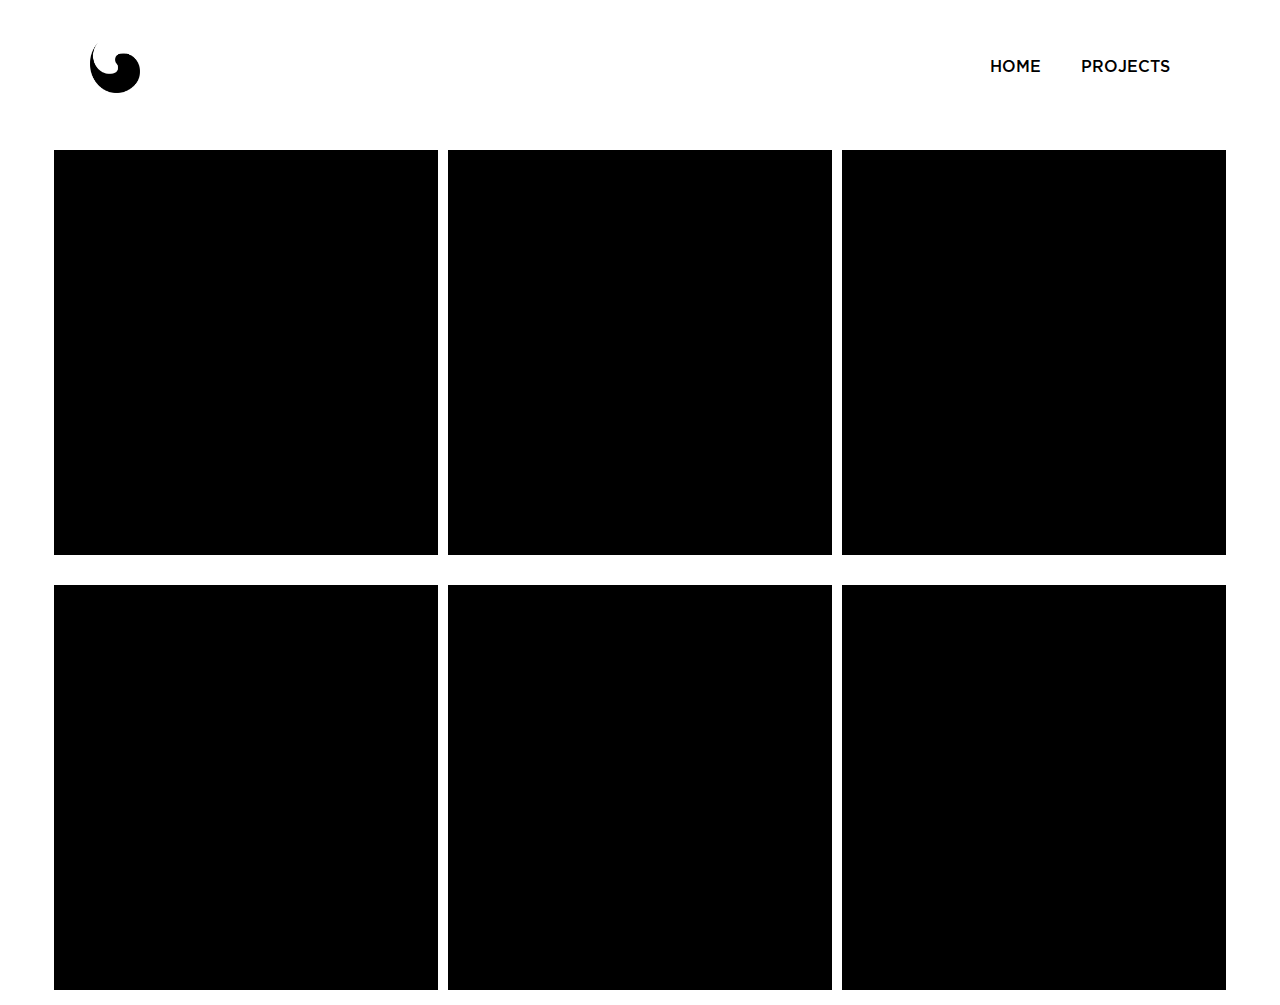
==== projects.html @ 10bb7dff "First commit init" ====
<!DOCTYPE html>
<html lang="fr">

<head>
    <meta charset="UTF-8">
    <meta name="viewport" content="width=device-width, initial-scale=1.0">
    <meta http-equiv="X-UA-Compatible" content="ie=edge">
    <title>Gallery</title>
    <link rel="stylesheet" href="css/projects.css">
</head>

<body>
    <main>
        <header>
            <div class="logo">
                <a href="index.html">
                    <img src="assets/logoN.png" alt="logo" id="logo">
                </a>
            </div>
            <div class="nav">
                <ul>
                    <li><a href="index.html"><span data-hover="Home">Home</span></a></li>
                    <li><a href="projects.html"><span data-hover="Projects">Projects</span></a></li>
                </ul>
            </div>
        </header>
        <div class="gallery">
            <div class="gallery_project"></div>
            <div class="gallery_project"></div>
            <div class="gallery_project"></div>
            <div class="gallery_project"></div>
            <div class="gallery_project"></div>
            <div class="gallery_project"></div>
        </div>
    </main>
</body>

</html>
---- css/projects.css ----
* {
    margin: 0;
    padding: 0;
    box-sizing: border-box;
}

@font-face{
    font-family: "GothamMedium";
    src: url('../font/Gotham-Medium.otf');
}

@font-face{
    font-family: "BigJohn";
    src: url('../font/bigJohn.otf');
}



main{
    top: 0;
    left: 0;
}

.txt_Gotham {
    font-family: "GothamMedium";
}

.txt_John {
    font-family: "Bigjohn";
}


/* HEADER */

header {
    width: 100vw;
    height: 15vh;
    padding: 3vh 7vw;
    top: 0;
    left: 0;
    display: flex;
    justify-content: space-between;
    align-items: center;
    z-index: 1;
}

header .logo {
    width: 50px;
    height: 50px;
}

.nav {
    width: 20%;
}

.nav ul {
    list-style: none;
    display: flex;
    justify-content: space-around;
    align-items: center;
}

.nav ul li a {
    text-decoration: none;
    color: #000;
    text-transform: uppercase;
    font-family: 'GothamMedium';
    overflow: hidden;
    height: 1em;
    position: relative;
    display: inline-block;
}

.nav ul li a span {
    position: relative;
	display: inline-block;
	transition: all .3s;
}

.nav ul li a span::before {
    position: absolute;
	top: 100%;
	content: attr(data-hover);
	transform: translate3d(0,0,0);
}

.nav ul li a:hover span, .nav ul li a:focus span {
    transform: translateY(-100%);
}

.logo img {
    width: 100%;
    height: 100%;
    transition: transform 1s;
}

.logo img:hover {
    transform: rotate(-180deg);
}

/* GALLERY */

.gallery {
    width: 100vw;
    display: flex;
    justify-content: center;
    flex-wrap: wrap;
}

.gallery_project {
    width: 30vw;
    height: 45vh;
    margin: 15px 5px;
    background-color: #000; 
}
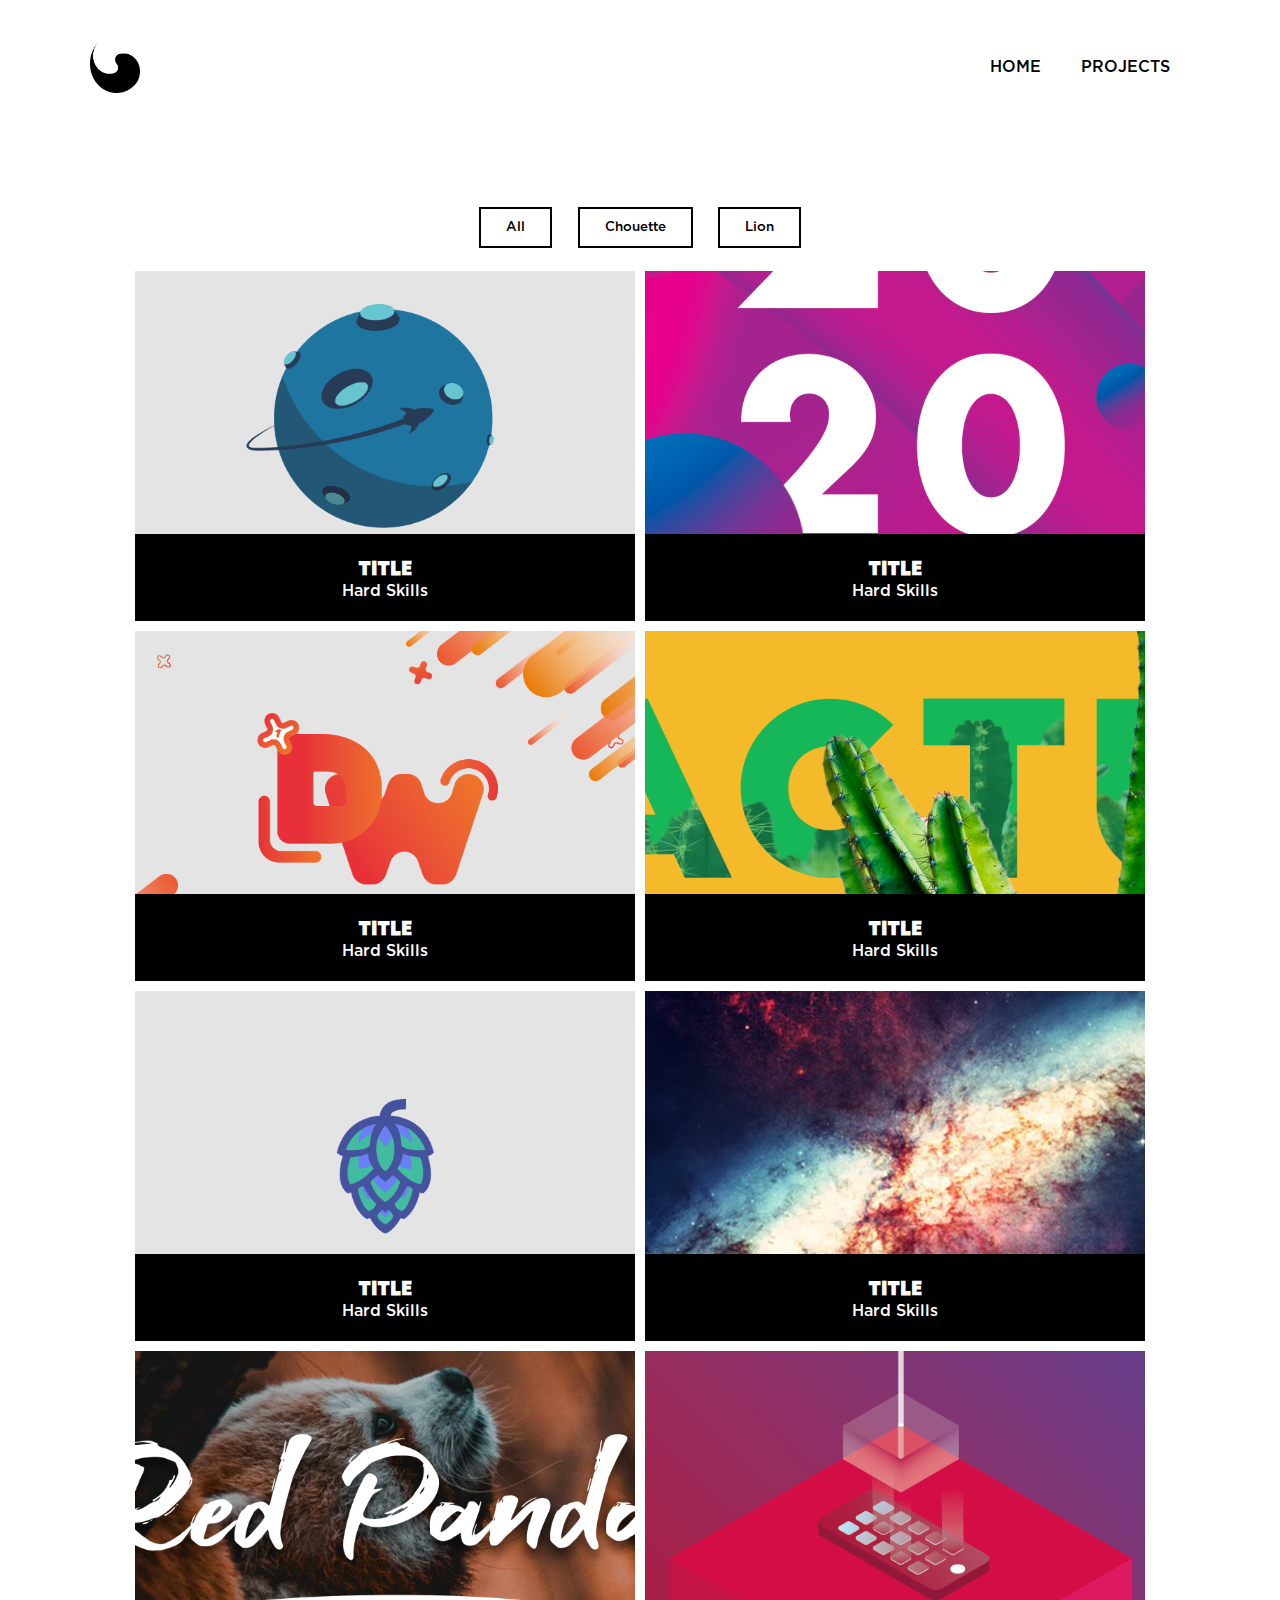
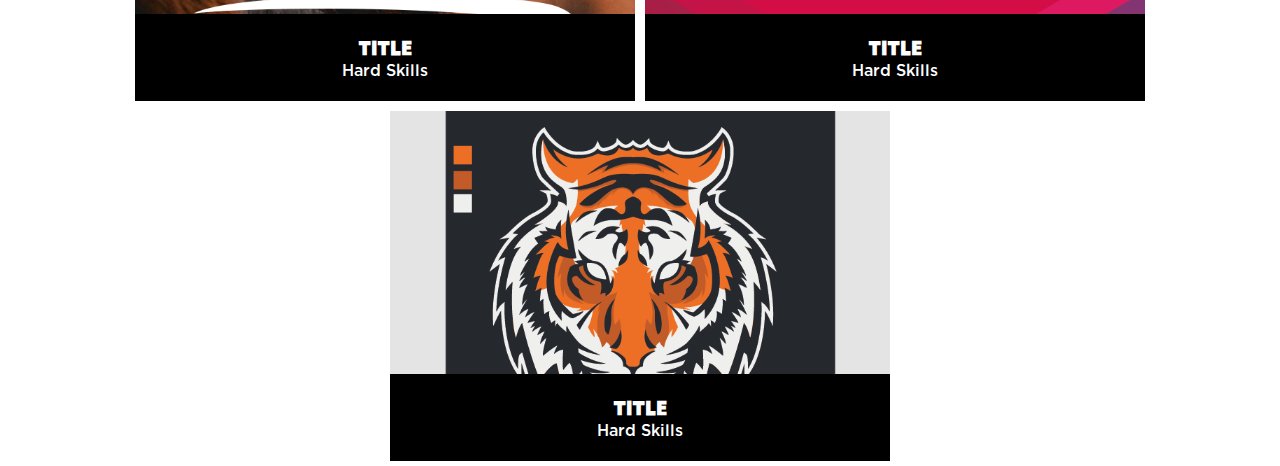
==== commit e550b889: ":construction:Next page and adjust" ====
--- a/projects.html
+++ b/projects.html
@@ -24,15 +24,96 @@
                 </ul>
             </div>
         </header>
-        <div class="gallery">
-            <div class="gallery_project"></div>
-            <div class="gallery_project"></div>
-            <div class="gallery_project"></div>
-            <div class="gallery_project"></div>
-            <div class="gallery_project"></div>
-            <div class="gallery_project"></div>
+        <div class="btns">
+            <button type="button" class="btn txt_Gotham filter" data-rel="all">All</button>
+            <button type="button" class="btn txt_Gotham filter" data-rel="1">Chouette</button>
+            <button type="button" class="btn txt_Gotham filter" data-rel="2">Lion</button>
+        </div>
+
+        <div class="gallery" id="gallery">
+            <div class="gallery_project animation all 1">
+                <img src="./assets/imgGallery/devlabLogo.png" alt="devlabLogo">
+                <div class="infos_project animation all 1">
+                    <h3 class="txt_John">TITLE</h3>
+                    <p class="txt_Gotham">Hard Skills</p>
+                </div>
+            </div>
+            <div class="gallery_project animation all 2">
+                <img src="./assets/imgGallery/liquid.png" alt="dwLogo">
+                <div class="infos_project animation all 2">
+                    <h3 class="txt_John">TITLE</h3>
+                    <p class="txt_Gotham">Hard Skills</p>
+                </div>
+            </div>
+            <div class="gallery_project animation all 1">
+                <img src="./assets/imgGallery/DWlogoA2.png" alt="Webstellar">
+                <div class="infos_project animation all 1">
+                    <h3 class="txt_John">TITLE</h3>
+                    <p class="txt_Gotham">Hard Skills</p>
+                </div>
+            </div>
+            <div class="gallery_project animation all 2">
+                <img src="./assets/imgGallery/Cactus.png" alt="Cactus">
+                <div class="infos_project animation all 2">
+                    <h3 class="txt_John">TITLE</h3>
+                    <p class="txt_Gotham">Hard Skills</p>
+                </div>
+            </div>
+            <div class="gallery_project animation all 1">
+                <img src="./assets/imgGallery/logoFree.png" alt="logoFree">
+                <div class="infos_project animation all 1">
+                    <h3 class="txt_John">TITLE</h3>
+                    <p class="txt_Gotham">Hard Skills</p>
+                </div>
+            </div>
+            <div class="gallery_project animation all 2">
+                <img src="./assets/imgGallery/Black_Tunnel.jpg" alt="liquid">
+                <div class="infos_project animation all 2">
+                    <h3 class="txt_John">TITLE</h3>
+                    <p class="txt_Gotham">Hard Skills</p>
+                </div>
+            </div>
+            <div class="gallery_project animation all 2">
+                <img src="./assets/imgGallery/fox.png" alt="fox">
+                <div class="infos_project animation all 2">
+                    <h3 class="txt_John">TITLE</h3>
+                    <p class="txt_Gotham">Hard Skills</p>
+                </div>
+            </div>
+            <div class="gallery_project animation all 2">
+                <img src="./assets/imgGallery/iso.png" alt="iso">
+                <div class="infos_project animation all 2">
+                    <h3 class="txt_John">TITLE</h3>
+                    <p class="txt_Gotham">Hard Skills</p>
+                </div>
+            </div>
+            <div class="gallery_project animation all 2">
+                <img src="./assets/imgGallery/tiger.png" alt="tiger">
+                <div class="infos_project animation all 2">
+                    <h3 class="txt_John">TITLE</h3>
+                    <p class="txt_Gotham">Hard Skills</p>
+                </div>
+            </div>
         </div>
     </main>
+    <script src="https://code.jquery.com/jquery-3.4.1.js"></script>
+
+    <script>
+
+        $(function () {
+            var selectedClass = "";
+            $(".filter").click(function () {
+                selectedClass = $(this).attr("data-rel");
+                $("#gallery").fadeTo(100, 0.1);
+                $("#gallery div").not("." + selectedClass).fadeOut().removeClass('animation');
+                setTimeout(function () {
+                    $("." + selectedClass).fadeIn().addClass('animation');
+                    $("#gallery").fadeTo(300, 1);
+                }, 300);
+            });
+        });
+
+    </script>
 </body>
 
 </html>--- a/css/projects.css
+++ b/css/projects.css
@@ -100,16 +100,119 @@
 
 /* GALLERY */
 
+.btns {
+    margin-top: 8vh;
+    width: 100vw;
+    display: flex;
+    justify-content: center;
+}
+
+.btn {
+    padding: 10px 25px;
+    color: #000;
+    background-color: #fff;
+    border: 2px solid #000;
+    margin: 0 1vw;
+    transition: all 0.2s ease-in;
+    cursor: pointer;
+}
+
+.btn:hover {
+    background-color: #000;
+    color: #fff
+}
+
 .gallery {
     width: 100vw;
     display: flex;
+    margin-top: 2vh;
     justify-content: center;
     flex-wrap: wrap;
 }
 
 .gallery_project {
-    width: 30vw;
-    height: 45vh;
-    margin: 15px 5px;
-    background-color: #000; 
-}
+    transition: all 0.33s cubic-bezier(0.56, 0, 0, 1);
+    width: 500px;
+    height: 350px;
+    margin: 5px 5px;
+    background-color: #e4e4e4;
+    position: relative;
+    cursor: pointer;
+    overflow: hidden;
+    display: flex;
+    justify-content: center;
+    align-items: center;
+}
+
+.gallery_project:hover .infos_project {
+    height: 100%;
+    padding: 40% 5%;
+    opacity: 0.7;
+}
+
+.gallery_project:hover img {
+    transform: scale(0.9);
+}
+
+.gallery_project img {
+    transform: scale(0.7);
+    transition: all 0.5s cubic-bezier(0.56, 0, 0, 1);
+}
+
+.infos_project{
+    position: absolute;
+    bottom: 0;
+    width: 100%;
+    height: 25%;
+    left: 0;
+    background-color: black;
+    text-align: center;
+    padding: 5%;
+    transition: all 0.5s ease-in;
+}
+
+
+.infos_project h3, .infos_project p {
+    color: #fff;
+}
+
+@media screen and (max-width:1024px) {
+    .nav {
+        width: 30%;
+    }
+    
+    .gallery_project {
+        width: 40vw;
+        height: 280px;
+    }
+}
+
+@media screen and (max-width: 768px) {
+    
+    header {
+        padding: 3vh 4vw 3vh 7vw;
+    }
+    .nav {
+        width: 40%;
+    }
+}
+
+@media screen and (max-width:600px) {
+    .gallery_project {
+        width: 80vw;
+        height: 280px;
+    }
+}
+
+@media screen and (max-width: 425px) {
+    header .logo {
+        width: 30px;
+        height: 30px;
+    }
+    .nav {
+        width: 45%;
+    }
+    .nav ul li a, .nav ul li a span {
+        font-size: 0.8rem;
+    }
+}